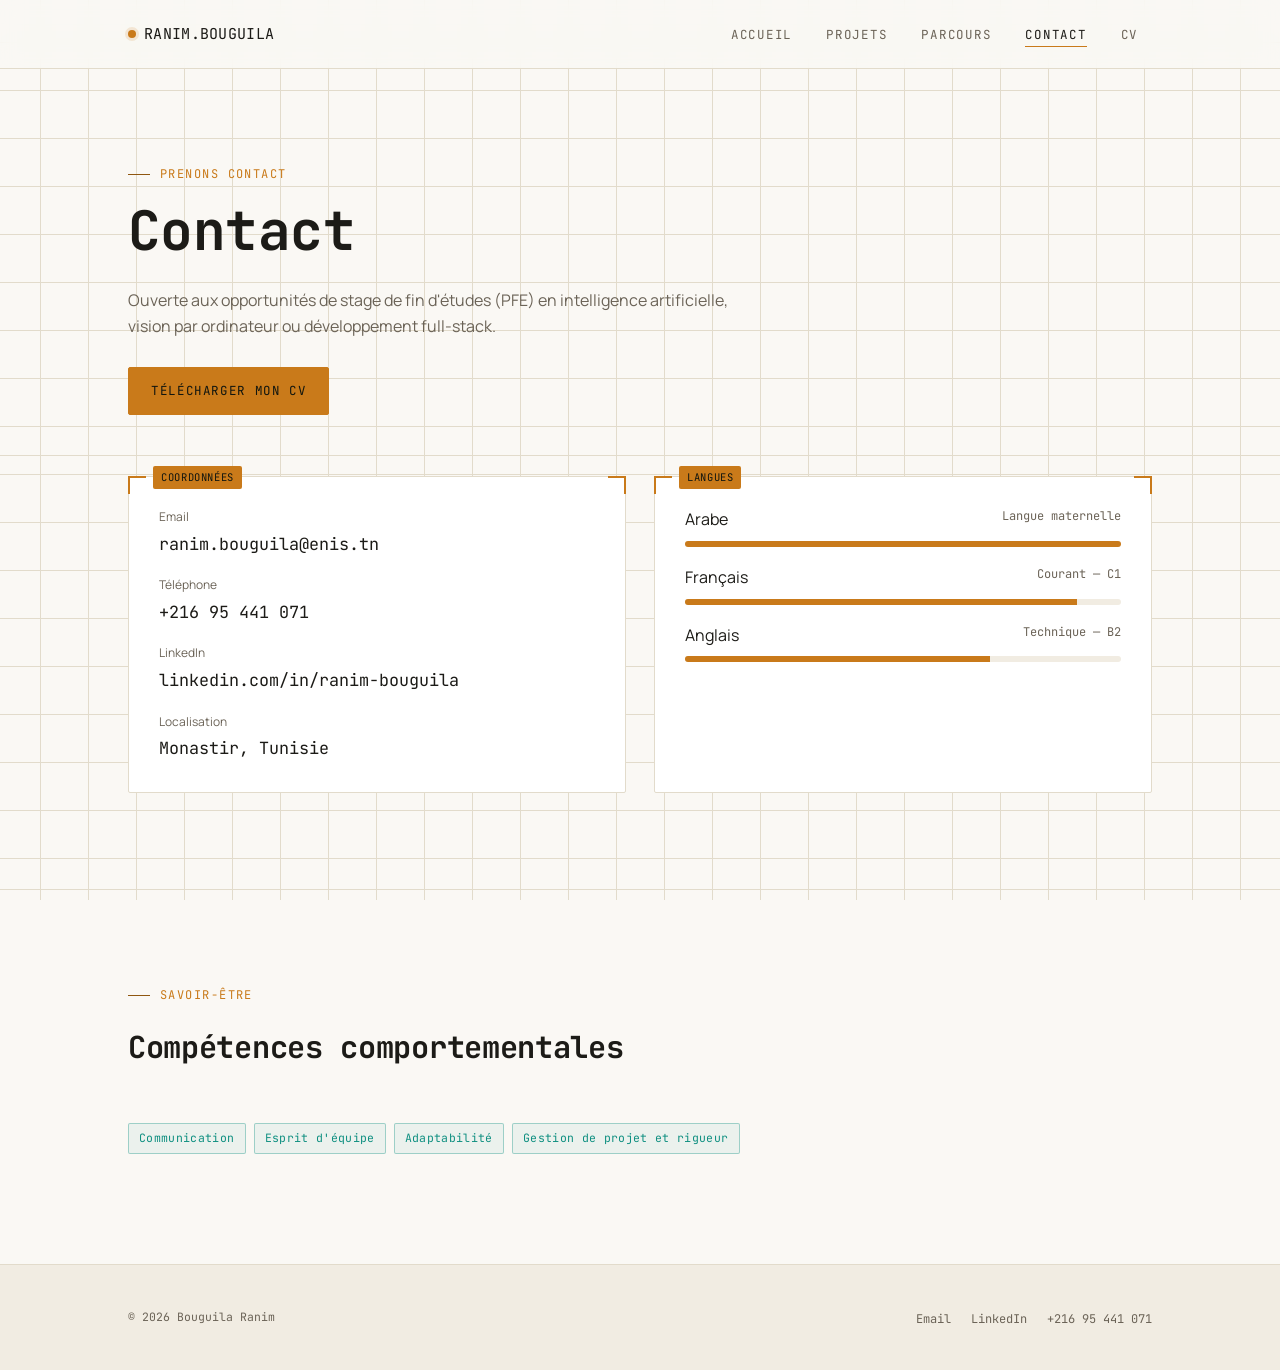
==== contact.html @ ae15f214 "Initial portfolio" ====
<!DOCTYPE html>
<html lang="fr">
<head>
<meta charset="UTF-8">
<meta name="viewport" content="width=device-width, initial-scale=1.0">
<title>Contact — Bouguila Ranim</title>
<link rel="preconnect" href="https://fonts.googleapis.com">
<link href="https://fonts.googleapis.com/css2?family=JetBrains+Mono:wght@400;600;700&family=Manrope:wght@400;500;600;700&display=swap" rel="stylesheet">
<link rel="stylesheet" href="style.css">
<style>
  .lang-bar{ height:6px; background: var(--surface-2); border-radius:3px; overflow:hidden; margin-top:8px; }
  .lang-fill{ height:100%; background: var(--accent); width:0; transition: width 1.1s ease; }
  .lang-fill.in-view{ }
  .contact-list{ list-style:none; padding:0; margin:0; display:flex; flex-direction:column; gap:18px; }
  .contact-list a{ font-family: var(--font-display); font-size: 1.05rem; color: var(--text); }
  .contact-list a:hover{ color: var(--accent); }
  .contact-list .label{ display:block; font-family: var(--font-body); font-size: 12px; color: var(--text-muted); margin-bottom:4px; }
</style>
</head>
<body>
<a href="#main" class="skip-link">Aller au contenu</a>

<nav class="site-nav">
  <div class="wrap">
    <a href="index.html" class="brand"><span class="dot"></span> RANIM.BOUGUILA</a>
    <button class="nav-toggle" aria-label="Ouvrir le menu" aria-expanded="false">≡</button>
    <ul class="nav-links">
      <li><a href="index.html">Accueil</a></li>
      <li><a href="projets.html">Projets</a></li>
      <li><a href="parcours.html">Parcours</a></li>
      <li><a href="contact.html" aria-current="page">Contact</a></li>
      <li><a href="CV_Bouguila_Ranim.pdf" target="_blank" rel="noopener">CV</a></li>
    </ul>
  </div>
</nav>

<main id="main">

  <section style="padding-top: 96px; padding-bottom: 40px;">
    <div class="wrap">
      <div class="eyebrow">Prenons contact</div>
      <h1 class="reveal">Contact</h1>
      <p style="max-width:600px;" class="reveal">
        Ouverte aux opportunités de stage de fin d'études (PFE) en intelligence artificielle,
        vision par ordinateur ou développement full-stack.
      </p>
      <div class="btn-row reveal">
        <a href="CV_Bouguila_Ranim.pdf" target="_blank" rel="noopener" class="btn btn-primary">Télécharger mon CV</a>
      </div>
    </div>
  </section>

  <section style="padding-top:20px;">
    <div class="wrap grid-2">

      <div class="frame reveal">
        <span class="frame-tag">Coordonnées</span>
        <ul class="contact-list">
          <li>
            <span class="label">Email</span>
            <a href="mailto:ranim.bouguila@enis.tn">ranim.bouguila@enis.tn</a>
          </li>
          <li>
            <span class="label">Téléphone</span>
            <a href="tel:+21695441071">+216 95 441 071</a>
          </li>
          <li>
            <span class="label">LinkedIn</span>
            <a href="https://linkedin.com/in/ranim-bouguila" target="_blank" rel="noopener">linkedin.com/in/ranim-bouguila</a>
          </li>
          <li>
            <span class="label">Localisation</span>
            <a href="#" style="pointer-events:none;">Monastir, Tunisie</a>
          </li>
        </ul>
      </div>

      <div class="frame reveal">
        <span class="frame-tag">Langues</span>
        <div style="margin-bottom:18px;">
          <div style="display:flex; justify-content:space-between;"><span>Arabe</span><span style="color:var(--text-muted); font-family:var(--font-display); font-size:12px;">Langue maternelle</span></div>
          <div class="lang-bar"><div class="lang-fill" data-w="100"></div></div>
        </div>
        <div style="margin-bottom:18px;">
          <div style="display:flex; justify-content:space-between;"><span>Français</span><span style="color:var(--text-muted); font-family:var(--font-display); font-size:12px;">Courant — C1</span></div>
          <div class="lang-bar"><div class="lang-fill" data-w="90"></div></div>
        </div>
        <div>
          <div style="display:flex; justify-content:space-between;"><span>Anglais</span><span style="color:var(--text-muted); font-family:var(--font-display); font-size:12px;">Technique — B2</span></div>
          <div class="lang-bar"><div class="lang-fill" data-w="70"></div></div>
        </div>
      </div>

    </div>
  </section>

  <section style="border-bottom:none;">
    <div class="wrap">
      <div class="section-head">
        <div class="eyebrow">Savoir-être</div>
        <h2 class="reveal">Compétences comportementales</h2>
      </div>
      <div class="tags reveal">
        <span class="tag">Communication</span>
        <span class="tag">Esprit d'équipe</span>
        <span class="tag">Adaptabilité</span>
        <span class="tag">Gestion de projet et rigueur</span>
      </div>
    </div>
  </section>

</main>

<footer class="site-footer">
  <div class="wrap">
    <span class="foot-note">© 2026 Bouguila Ranim</span>
    <ul class="foot-links">
      <li><a href="mailto:ranim.bouguila@enis.tn">Email</a></li>
      <li><a href="https://linkedin.com/in/ranim-bouguila" target="_blank" rel="noopener">LinkedIn</a></li>
      <li><a href="tel:+21695441071">+216 95 441 071</a></li>
    </ul>
  </div>
</footer>

<script src="script.js"></script>
<script>
  // Anime les barres de langues une fois visibles
  document.addEventListener('DOMContentLoaded', () => {
    const bars = document.querySelectorAll('.lang-fill');
    const io = new IntersectionObserver((entries) => {
      entries.forEach(entry => {
        if (entry.isIntersecting){
          entry.target.style.width = entry.target.dataset.w + '%';
          io.unobserve(entry.target);
        }
      });
    }, { threshold: 0.3 });
    bars.forEach(b => io.observe(b));
  });
</script>
</body>
</html>
---- style.css ----
/* ============================================
   PORTFOLIO — Bouguila Ranim
   Palette : graphite / ambre détection
   ============================================ */

:root{
  --bg: #FAF8F4;
  --bg-alt: #F1ECE2;
  --surface: #FFFFFF;
  --surface-2: #F1ECE2;
  --border: #E2DBCB;
  --text: #1C1B17;
  --text-muted: #6B6357;
  --accent: #C97A1A;
  --accent-dim: #8f5710;
  --teal: #0E8F80;
  --font-display: 'JetBrains Mono', ui-monospace, monospace;
  --font-body: 'Manrope', -apple-system, BlinkMacSystemFont, sans-serif;
  --radius: 2px;
  --maxw: 1080px;
}

*{ box-sizing: border-box; }

html{ scroll-behavior: smooth; }

body{
  margin:0;
  background: var(--bg);
  background-image:
    linear-gradient(var(--border) 1px, transparent 1px),
    linear-gradient(90deg, var(--border) 1px, transparent 1px);
  background-size: 48px 48px;
  background-attachment: fixed;
  background-position: center;
  color: var(--text);
  font-family: var(--font-body);
  line-height: 1.6;
  -webkit-font-smoothing: antialiased;
}

@media (prefers-reduced-motion: reduce){
  *, *::before, *::after{
    animation-duration: 0.001ms !important;
    animation-iteration-count: 1 !important;
    transition-duration: 0.001ms !important;
    scroll-behavior: auto !important;
  }
}

a{ color: inherit; text-decoration: none; }

.wrap{
  max-width: var(--maxw);
  margin: 0 auto;
  padding: 0 28px;
}

/* -------- Skip link -------- */
.skip-link{
  position:absolute; left:-999px; top:auto;
  background: var(--accent); color:#0D1220; padding:10px 16px;
  font-family: var(--font-display); font-size: 13px; z-index: 200;
}
.skip-link:focus{ left: 16px; top: 16px; }

/* -------- Nav -------- */
.site-nav{
  position: sticky; top:0; z-index: 100;
  background: rgba(250,248,244,0.86);
  backdrop-filter: blur(10px);
  border-bottom: 1px solid var(--border);
}
.site-nav .wrap{
  display:flex; align-items:center; justify-content:space-between;
  height: 68px;
}
.brand{
  font-family: var(--font-display);
  font-size: 15px; letter-spacing: 0.02em;
  color: var(--text);
  display:flex; align-items:center; gap:8px;
}
.brand .dot{
  width:8px; height:8px; background: var(--accent);
  display:inline-block; border-radius: 50%;
  box-shadow: 0 0 0 3px rgba(201,122,26,0.15);
}
.nav-links{
  display:flex; gap: 6px; list-style:none; margin:0; padding:0;
}
.nav-links a{
  font-family: var(--font-display);
  font-size: 12.5px; letter-spacing: 0.06em; text-transform: uppercase;
  color: var(--text-muted);
  padding: 8px 14px;
  position: relative;
  transition: color .2s ease;
}
.nav-links a::after{
  content:""; position:absolute; left:14px; right:14px; bottom:4px;
  height:1px; background: var(--accent);
  transform: scaleX(0); transform-origin: left;
  transition: transform .25s ease;
}
.nav-links a:hover, .nav-links a[aria-current="page"]{ color: var(--text); }
.nav-links a:hover::after, .nav-links a[aria-current="page"]::after{ transform: scaleX(1); }

.nav-toggle{ display:none; }

/* -------- Eyebrow / labels -------- */
.eyebrow{
  font-family: var(--font-display);
  font-size: 12px; letter-spacing: 0.12em; text-transform: uppercase;
  color: var(--accent);
  display:flex; align-items:center; gap:10px;
  margin: 0 0 18px;
}
.eyebrow::before{
  content:""; width: 22px; height:1px; background: var(--accent-dim);
}

h1,h2,h3{
  font-family: var(--font-display);
  font-weight: 700;
  letter-spacing: -0.01em;
  color: var(--text);
  margin: 0 0 0.5em;
}
h1{ font-size: clamp(2rem, 5vw, 3.4rem); line-height: 1.08; }
h2{ font-size: clamp(1.4rem, 3vw, 1.9rem); }
h3{ font-size: 1.05rem; font-weight: 600; }
p{ color: var(--text-muted); margin: 0 0 1em; }
strong{ color: var(--text); }

/* -------- Buttons -------- */
.btn{
  display:inline-flex; align-items:center; gap:10px;
  font-family: var(--font-display);
  font-size: 12.5px; letter-spacing: 0.05em; text-transform: uppercase;
  padding: 13px 22px;
  border: 1px solid var(--border);
  border-radius: var(--radius);
  transition: border-color .2s ease, transform .2s ease, background .2s ease;
}
.btn-primary{
  background: var(--accent); color:#12160f; border-color: var(--accent);
}
.btn-primary:hover{ transform: translateY(-2px); background:#e0954a; }
.btn-ghost{ color: var(--text); }
.btn-ghost:hover{ border-color: var(--accent); transform: translateY(-2px); }
.btn-row{ display:flex; gap:14px; flex-wrap:wrap; margin-top: 28px; }

/* -------- Sections -------- */
section{ padding: 96px 0; border-bottom: 1px solid var(--border); }
section:last-of-type{ border-bottom:none; }

.section-head{ max-width: 640px; margin-bottom: 52px; }

/* -------- Reveal animation -------- */
.reveal{
  opacity: 0; transform: translateY(18px);
  transition: opacity .7s ease, transform .7s ease;
}
.reveal.in-view{ opacity: 1; transform: translateY(0); }

/* -------- Detection frame (signature element) -------- */
.frame{
  position: relative;
  border: 1px solid var(--border);
  background: var(--surface);
  padding: 30px;
  border-radius: var(--radius);
}
.frame::before, .frame::after,
.frame .corner-tl, .frame .corner-tr, .frame .corner-bl, .frame .corner-br{
  content:""; position:absolute; width: 16px; height: 16px;
  border-color: var(--accent); opacity: 0;
  transition: opacity .4s ease .1s, width .5s ease, height .5s ease;
}
.frame.in-view::before, .frame.in-view::after,
.frame.in-view .corner-tl, .frame.in-view .corner-tr,
.frame.in-view .corner-bl, .frame.in-view .corner-br{ opacity: 1; }

.frame::before{ top:-1px; left:-1px; border-top:2px solid var(--accent); border-left:2px solid var(--accent); }
.frame::after{ top:-1px; right:-1px; border-top:2px solid var(--accent); border-right:2px solid var(--accent); }
.frame .corner-bl{ bottom:-1px; left:-1px; border-bottom:2px solid var(--accent); border-left:2px solid var(--accent); }
.frame .corner-br{ bottom:-1px; right:-1px; border-bottom:2px solid var(--accent); border-right:2px solid var(--accent); }

.frame-tag{
  position:absolute; top:-11px; left: 24px;
  background: var(--accent); color:#12160f;
  font-family: var(--font-display); font-size: 10.5px; letter-spacing: 0.06em;
  padding: 3px 8px; border-radius: 2px;
  text-transform: uppercase;
}

/* -------- Tags / pills -------- */
.tags{ display:flex; flex-wrap:wrap; gap:8px; margin: 14px 0; }
.tag{
  font-family: var(--font-display); font-size: 11.5px; letter-spacing: 0.03em;
  color: var(--teal); border:1px solid rgba(14,143,128,0.35);
  background: rgba(14,143,128,0.06);
  padding: 5px 10px; border-radius: 2px;
}

/* -------- Grids -------- */
.grid-2{ display:grid; grid-template-columns: 1fr 1fr; gap: 28px; }
.grid-3{ display:grid; grid-template-columns: repeat(3,1fr); gap: 20px; }

@media (max-width: 860px){
  .grid-2, .grid-3{ grid-template-columns: 1fr; }
}

/* -------- Footer -------- */
.site-footer{
  border-top: 1px solid var(--border);
  padding: 40px 0;
  background: var(--bg-alt);
}
.site-footer .wrap{
  display:flex; justify-content:space-between; align-items:center; flex-wrap:wrap; gap:16px;
}
.foot-links{ display:flex; gap:20px; list-style:none; padding:0; margin:0; }
.foot-links a{ font-family: var(--font-display); font-size: 12px; color: var(--text-muted); }
.foot-links a:hover{ color: var(--accent); }
.foot-note{ font-family: var(--font-display); font-size: 11.5px; color: var(--text-muted); }

/* -------- Mobile nav -------- */
@media (max-width: 720px){
  .nav-links{
    position: fixed; inset: 68px 0 0 0;
    background: var(--bg);
    flex-direction: column; align-items: flex-start;
    padding: 24px 28px; gap: 4px;
    transform: translateY(-8px);
    opacity: 0; pointer-events: none;
    transition: opacity .2s ease, transform .2s ease;
  }
  .nav-links a{ width:100%; padding: 14px 0; font-size: 13px; }
  .nav-links a::after{ left:0; right:auto; width:0; }
  body.nav-open .nav-links{ opacity:1; pointer-events:auto; transform: translateY(0); }
  .nav-toggle{
    display:flex; align-items:center; justify-content:center;
    width:36px; height:36px; background:none; border:1px solid var(--border);
    color: var(--text); font-family: var(--font-display); cursor:pointer;
  }
}
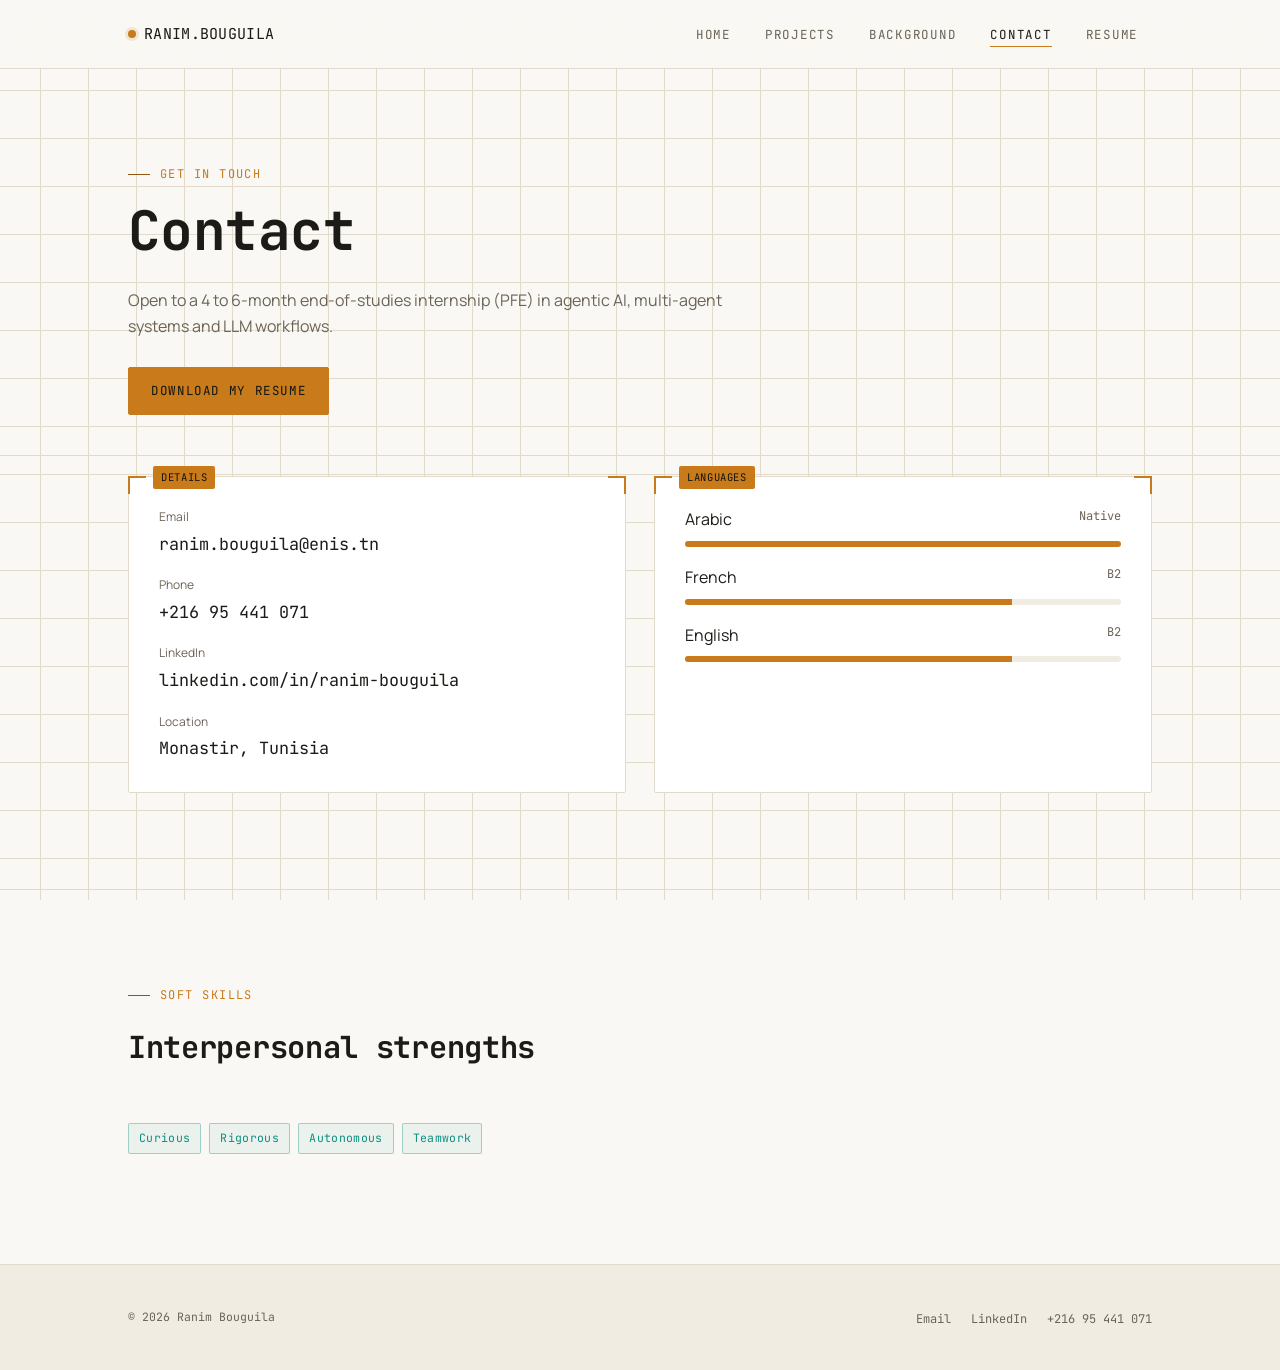
==== commit 78123844: "Update portfolio" ====
--- a/contact.html
+++ b/contact.html
@@ -1,9 +1,9 @@
 <!DOCTYPE html>
-<html lang="fr">
+<html lang="en">
 <head>
 <meta charset="UTF-8">
 <meta name="viewport" content="width=device-width, initial-scale=1.0">
-<title>Contact — Bouguila Ranim</title>
+<title>Contact — Ranim Bouguila</title>
 <link rel="preconnect" href="https://fonts.googleapis.com">
 <link href="https://fonts.googleapis.com/css2?family=JetBrains+Mono:wght@400;600;700&family=Manrope:wght@400;500;600;700&display=swap" rel="stylesheet">
 <link rel="stylesheet" href="style.css">
@@ -18,18 +18,18 @@
 </style>
 </head>
 <body>
-<a href="#main" class="skip-link">Aller au contenu</a>
+<a href="#main" class="skip-link">Skip to content</a>
 
 <nav class="site-nav">
   <div class="wrap">
     <a href="index.html" class="brand"><span class="dot"></span> RANIM.BOUGUILA</a>
-    <button class="nav-toggle" aria-label="Ouvrir le menu" aria-expanded="false">≡</button>
+    <button class="nav-toggle" aria-label="Open menu" aria-expanded="false">≡</button>
     <ul class="nav-links">
-      <li><a href="index.html">Accueil</a></li>
-      <li><a href="projets.html">Projets</a></li>
-      <li><a href="parcours.html">Parcours</a></li>
+      <li><a href="index.html">Home</a></li>
+      <li><a href="projets.html">Projects</a></li>
+      <li><a href="parcours.html">Background</a></li>
       <li><a href="contact.html" aria-current="page">Contact</a></li>
-      <li><a href="CV_Bouguila_Ranim.pdf" target="_blank" rel="noopener">CV</a></li>
+      <li><a href="cv_quickprime.pdf" target="_blank" rel="noopener">Resume</a></li>
     </ul>
   </div>
 </nav>
@@ -38,14 +38,14 @@
 
   <section style="padding-top: 96px; padding-bottom: 40px;">
     <div class="wrap">
-      <div class="eyebrow">Prenons contact</div>
+      <div class="eyebrow">Get in touch</div>
       <h1 class="reveal">Contact</h1>
       <p style="max-width:600px;" class="reveal">
-        Ouverte aux opportunités de stage de fin d'études (PFE) en intelligence artificielle,
-        vision par ordinateur ou développement full-stack.
+        Open to a 4 to 6-month end-of-studies internship (PFE) in agentic AI,
+        multi-agent systems and LLM workflows.
       </p>
       <div class="btn-row reveal">
-        <a href="CV_Bouguila_Ranim.pdf" target="_blank" rel="noopener" class="btn btn-primary">Télécharger mon CV</a>
+        <a href="cv_quickprime.pdf" target="_blank" rel="noopener" class="btn btn-primary">Download my resume</a>
       </div>
     </div>
   </section>
@@ -54,14 +54,14 @@
     <div class="wrap grid-2">
 
       <div class="frame reveal">
-        <span class="frame-tag">Coordonnées</span>
+        <span class="frame-tag">Details</span>
         <ul class="contact-list">
           <li>
             <span class="label">Email</span>
             <a href="mailto:ranim.bouguila@enis.tn">ranim.bouguila@enis.tn</a>
           </li>
           <li>
-            <span class="label">Téléphone</span>
+            <span class="label">Phone</span>
             <a href="tel:+21695441071">+216 95 441 071</a>
           </li>
           <li>
@@ -69,25 +69,25 @@
             <a href="https://linkedin.com/in/ranim-bouguila" target="_blank" rel="noopener">linkedin.com/in/ranim-bouguila</a>
           </li>
           <li>
-            <span class="label">Localisation</span>
-            <a href="#" style="pointer-events:none;">Monastir, Tunisie</a>
+            <span class="label">Location</span>
+            <a href="#" style="pointer-events:none;">Monastir, Tunisia</a>
           </li>
         </ul>
       </div>
 
       <div class="frame reveal">
-        <span class="frame-tag">Langues</span>
+        <span class="frame-tag">Languages</span>
         <div style="margin-bottom:18px;">
-          <div style="display:flex; justify-content:space-between;"><span>Arabe</span><span style="color:var(--text-muted); font-family:var(--font-display); font-size:12px;">Langue maternelle</span></div>
+          <div style="display:flex; justify-content:space-between;"><span>Arabic</span><span style="color:var(--text-muted); font-family:var(--font-display); font-size:12px;">Native</span></div>
           <div class="lang-bar"><div class="lang-fill" data-w="100"></div></div>
         </div>
         <div style="margin-bottom:18px;">
-          <div style="display:flex; justify-content:space-between;"><span>Français</span><span style="color:var(--text-muted); font-family:var(--font-display); font-size:12px;">Courant — C1</span></div>
-          <div class="lang-bar"><div class="lang-fill" data-w="90"></div></div>
+          <div style="display:flex; justify-content:space-between;"><span>French</span><span style="color:var(--text-muted); font-family:var(--font-display); font-size:12px;">B2</span></div>
+          <div class="lang-bar"><div class="lang-fill" data-w="75"></div></div>
         </div>
         <div>
-          <div style="display:flex; justify-content:space-between;"><span>Anglais</span><span style="color:var(--text-muted); font-family:var(--font-display); font-size:12px;">Technique — B2</span></div>
-          <div class="lang-bar"><div class="lang-fill" data-w="70"></div></div>
+          <div style="display:flex; justify-content:space-between;"><span>English</span><span style="color:var(--text-muted); font-family:var(--font-display); font-size:12px;">B2</span></div>
+          <div class="lang-bar"><div class="lang-fill" data-w="75"></div></div>
         </div>
       </div>
 
@@ -97,14 +97,14 @@
   <section style="border-bottom:none;">
     <div class="wrap">
       <div class="section-head">
-        <div class="eyebrow">Savoir-être</div>
-        <h2 class="reveal">Compétences comportementales</h2>
+        <div class="eyebrow">Soft skills</div>
+        <h2 class="reveal">Interpersonal strengths</h2>
       </div>
       <div class="tags reveal">
-        <span class="tag">Communication</span>
-        <span class="tag">Esprit d'équipe</span>
-        <span class="tag">Adaptabilité</span>
-        <span class="tag">Gestion de projet et rigueur</span>
+        <span class="tag">Curious</span>
+        <span class="tag">Rigorous</span>
+        <span class="tag">Autonomous</span>
+        <span class="tag">Teamwork</span>
       </div>
     </div>
   </section>
@@ -113,7 +113,7 @@
 
 <footer class="site-footer">
   <div class="wrap">
-    <span class="foot-note">© 2026 Bouguila Ranim</span>
+    <span class="foot-note">© 2026 Ranim Bouguila</span>
     <ul class="foot-links">
       <li><a href="mailto:ranim.bouguila@enis.tn">Email</a></li>
       <li><a href="https://linkedin.com/in/ranim-bouguila" target="_blank" rel="noopener">LinkedIn</a></li>
@@ -124,7 +124,7 @@
 
 <script src="script.js"></script>
 <script>
-  // Anime les barres de langues une fois visibles
+  // Animate language bars once visible
   document.addEventListener('DOMContentLoaded', () => {
     const bars = document.querySelectorAll('.lang-fill');
     const io = new IntersectionObserver((entries) => {
@@ -139,4 +139,4 @@
   });
 </script>
 </body>
-</html>
+</html>
--- a/style.css
+++ b/style.css
@@ -245,4 +245,4 @@
     width:36px; height:36px; background:none; border:1px solid var(--border);
     color: var(--text); font-family: var(--font-display); cursor:pointer;
   }
-}
+}
